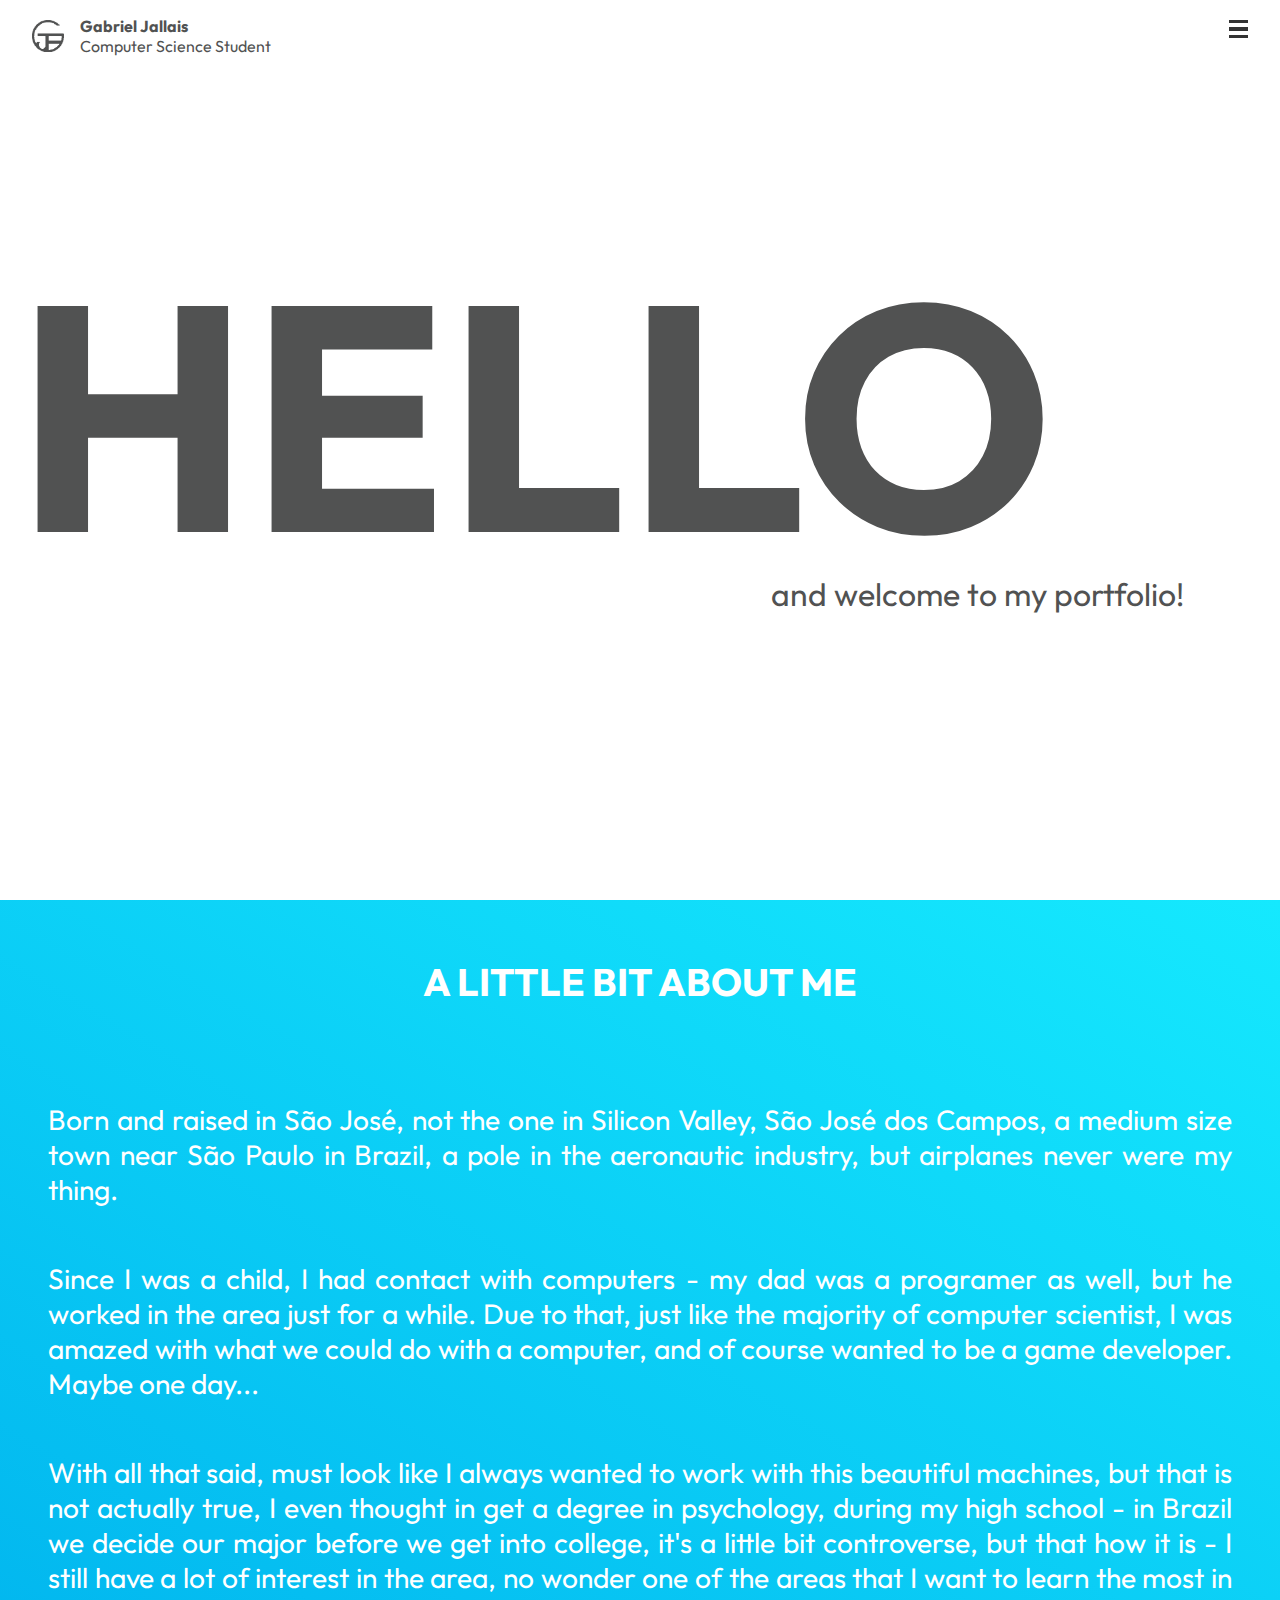
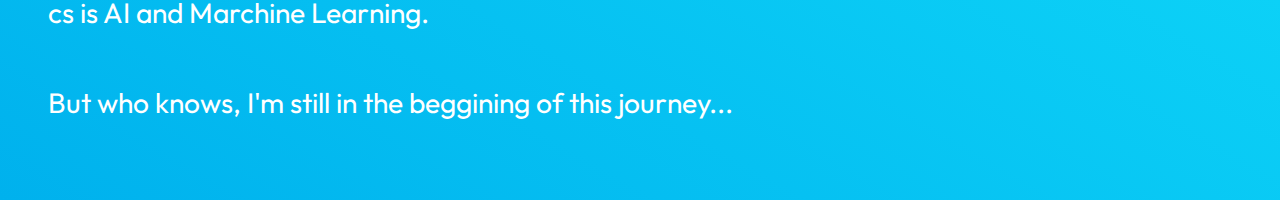
==== index.html @ 20cd32c3 "subindo" ====
<!DOCTYPE html>
<html lang="pt-br">
<head>
    <meta charset="UTF-8">
    <meta http-equiv="X-UA-Compatible" content="IE=edge">
    <meta name="viewport" content="width=device-width, initial-scale=1.0">
    <link rel="stylesheet" href="css/style.css">
    <link rel="stylesheet" href="css/presentation.css">
    <link rel="stylesheet" href="css/header.css">
    <link rel="stylesheet" href="css/aboutme.css">
    <title>Gabriel Jallais</title>
</head>
<body>
    <!-- <header>
        <nav>
            <ul class="nav-bar">
                <li>Home</li>
                <li>About Me</li>
                <li>Portfolio</li>
                <li>Services</li>
                <li>Contact</li>
            </ul>
            <div class="button" onclick="myFunction(this)">
                <div class="bar1"></div>
                <div class="bar2"></div>
                <div class="bar3"></div>
            </div>
        </nav>
    </header> -->
    <section class="presentation">
        <div class="logo-and-name">
            <img class="logo" src="img/logo.png" alt="logo">
            <div class="name-and-job">
                <h1 class="name">Gabriel Jallais</h1>
                <h2 class="job">Computer Science Student</h2>
            </div>
        </div>
        <div class="button" onclick="myFunction(this)">
            <div class="bar1"></div>
            <div class="bar2"></div>
            <div class="bar3"></div>
        </div>
        <div class="text">
            <span class="hello">Hello</span>
            <span class="welcome">and welcome to my portfolio!</span>
        </div>
        <!-- <img  class="avatar" src="img/my_avatar.png" alt="Gabriel Jallais Avatar"> -->
        <!-- <div class="intro">
            <span>Intro</span>
            <ul>
                <li>Universidade Federal de Minas Gerais</li>
                <li>BSc Computer Science</li>
                <li>Starting Third My Year (3/5)</li>
            </ul>
        </div> -->
    </section>
    <section class="about">
        <h2>A little bit about me</h2>
        <div class="background-history">
            <span>
                <li>
                    Born and raised in São José, not the one in Silicon Valley, São José
                    dos Campos, a medium size town near São Paulo in Brazil, a pole in the
                    aeronautic industry, but airplanes never were my thing.
                </li>
                <li>
                    Since I was a child, I had contact with computers - my dad was a programer as well, but he worked in the area just for a while. Due to
                    that, just like the majority of computer scientist, I was amazed with what we could do with a computer, and of course wanted to be a game
                    developer. Maybe one day...
                </li>
                <li>
                    With all that said, must look like I always wanted to work with this
                    beautiful machines, but that is not actually true, I even thought in
                    get a degree in psychology, during my high school - in Brazil we decide our major before we get into college, it's a little bit controverse, but that how it is - I still have a lot of interest in
                    the area, no wonder one of the areas that I want to learn the most in
                    cs is AI and Marchine Learning.
                </li>
                <li>But who knows, I'm still in the beggining of this journey...</li>
            </span>
            <!-- <div class="img"><img src="img/my_avatar.png" alt="Gabriel Jallais Avatar"></div> -->
        </div>
    </section>
    <script src="js/portfolio.js"></script>
</body>
<!-- <footer>

</footer> -->
</html>
---- css/style.css ----
@font-face {
    font-family: 'Outfit';
    src: url('../fonts/Outfit-VariableFont_wght.ttf');
}

:root {
    --blue: #15E9FE;
    --white: #ffffff;
    --gray: #515252;
    --light-gray: #D9D9D9;
}

* {
    box-sizing: border-box;
}

body {
    display: block;
    margin: 0;
    padding: 0;
    font-family: 'Outfit', sans-serif;
    color: var(--gray);
}
---- css/presentation.css ----
.presentation {
    margin: 0 2em 0 2em;
    display: flex;
    flex-direction: row;
    height: 100vh;
    align-items: center;
}

.hello {
    font-weight: bold;
    font-size: 25vw;
    text-transform: uppercase;
    margin-left: -0.05em;
    line-height: 1em;
}

.welcome {
    font-size: 2.5vw;
    float: right;
    margin-right: 2em;
    margin-bottom: 1em;
}

.avatar {
    position: absolute;
    height: auto;
    width: 60%;
    padding-top: 3em;
    margin-left: -3em;
}

.intro {
    align-self: flex-end;
    margin-top: 3em;
    margin-right: 5em;
    display: flex;
    flex-direction: column;
    height: fit-content;
    width: max-content;
}

.intro span {
    font-weight: bold;
    font-size: 2vw;
}

.intro ul {
    padding: 0;
    display: flex;
    list-style: none;
    flex-direction: column;
    justify-content: space-evenly;
    align-items: stretch;
}

.intro li {
    font-size: 1.4vw;
    padding: 0.5em 1em 0.5em 1em;
    margin: 0.4em;
    background-color: var(--light-gray);
}

@media (max-width: 768px) {
    .intro {
        position: relative;
    }
}
---- css/header.css ----
header {
    display: flex;
    flex-direction: row;
    block-size: fit-content;
    align-items: center;
}

.logo {
    max-width: auto;
    height: 2em;
    padding-right: 1em;
}

.logo-and-name {
    display: flex;
    flex-direction: row;
    align-items: center;
    position: absolute;
    left: 2em;
    top: 1em;
}

/* .name-and-job {
    flex-grow: 2;
} */

.name {
    font-size: 1em;
    font-weight: bold;
    margin: 0;
}

.job {
    font-size: 1em;
    font-weight: 400;
    margin: 0;
}

.button {
    /* display: none; */
    cursor: pointer;
    position: absolute;
    right: 2em;
    top: 1em;
}
  
.bar1, .bar2, .bar3 {
    width: 1.2em;
    height: 0.2125em;
    background-color: #333;
    margin: 0.25em 0;
    transition: 0.4s;
}
  
.change .bar1 {
    transform: translate(0, 0.4625em) rotate(-45deg);
}

.change .bar2 {opacity: 0;}
  
.change .bar3 {
    transform: translate(0, -0.4625em) rotate(45deg);
}

@media (max-width: 1100px) {
    .button {display: inline-block;}
    .nav-bar {display: none;}
}

@media (max-width: 430px) {
    .logo {display: none;}
}
---- css/aboutme.css ----
.about {
    height: 100vh;
    background-color: linear-gradient(rgb(0, 177, 237), var(--blue));
    background: linear-gradient(30deg, rgb(0, 177, 237), var(--blue));
    display: flex;
    flex-direction: column;
    color: #fff;
    padding: 0 3em 0 3em;
}

.about h2 {
    font-size: 3vw;
    text-transform: uppercase;
    font-weight: bold;
    margin-top: 1.5em;
    align-self: center;
    justify-self: center;
}

.background-history {
    margin-bottom: 1em;
    display: flex;
    align-items: center;
    justify-content: center;
    flex-grow: 2;
}

.background-history span {
    height: 90%;
    flex-grow: 1;
    font-size: 2.2vw;
    display: flex;
    flex-direction: column;
    justify-content: space-around;
    text-align: justify;
}

.background-history li {
    list-style: none;
    /* padding-top: 0.8rem; */
}

@media (max-width: 1000px) {
    .background-history span {
        font-size: 2.5vw;
    }
    
    .about h2 {
        font-size: 3.3vw;
    }
    .about {
        padding: 2em 3em 2em 3em;
    }
    
}

@media (max-width: 768px) {
    .background-history span {
        font-size: 2.8vw;
    }
    .about h2 {
        font-size: 3.6vw;
    }
}

@media (max-width: 640px) {
    .background-history span {
        font-size: 3.3vw;
    }
    .about h2 {
        font-size: 4.1vw;
    }
}

@media (max-width: 500px) {
    .background-history span {
        font-size: 3.6vw;
    }

    .about h2 {
        font-size: 4.4vw;
    }
}

@media (max-width: 370px) {
    .background-history span {
        font-size: 4vw;
    }

    .about h2 {
        font-size: 4.8vw;
    }
}
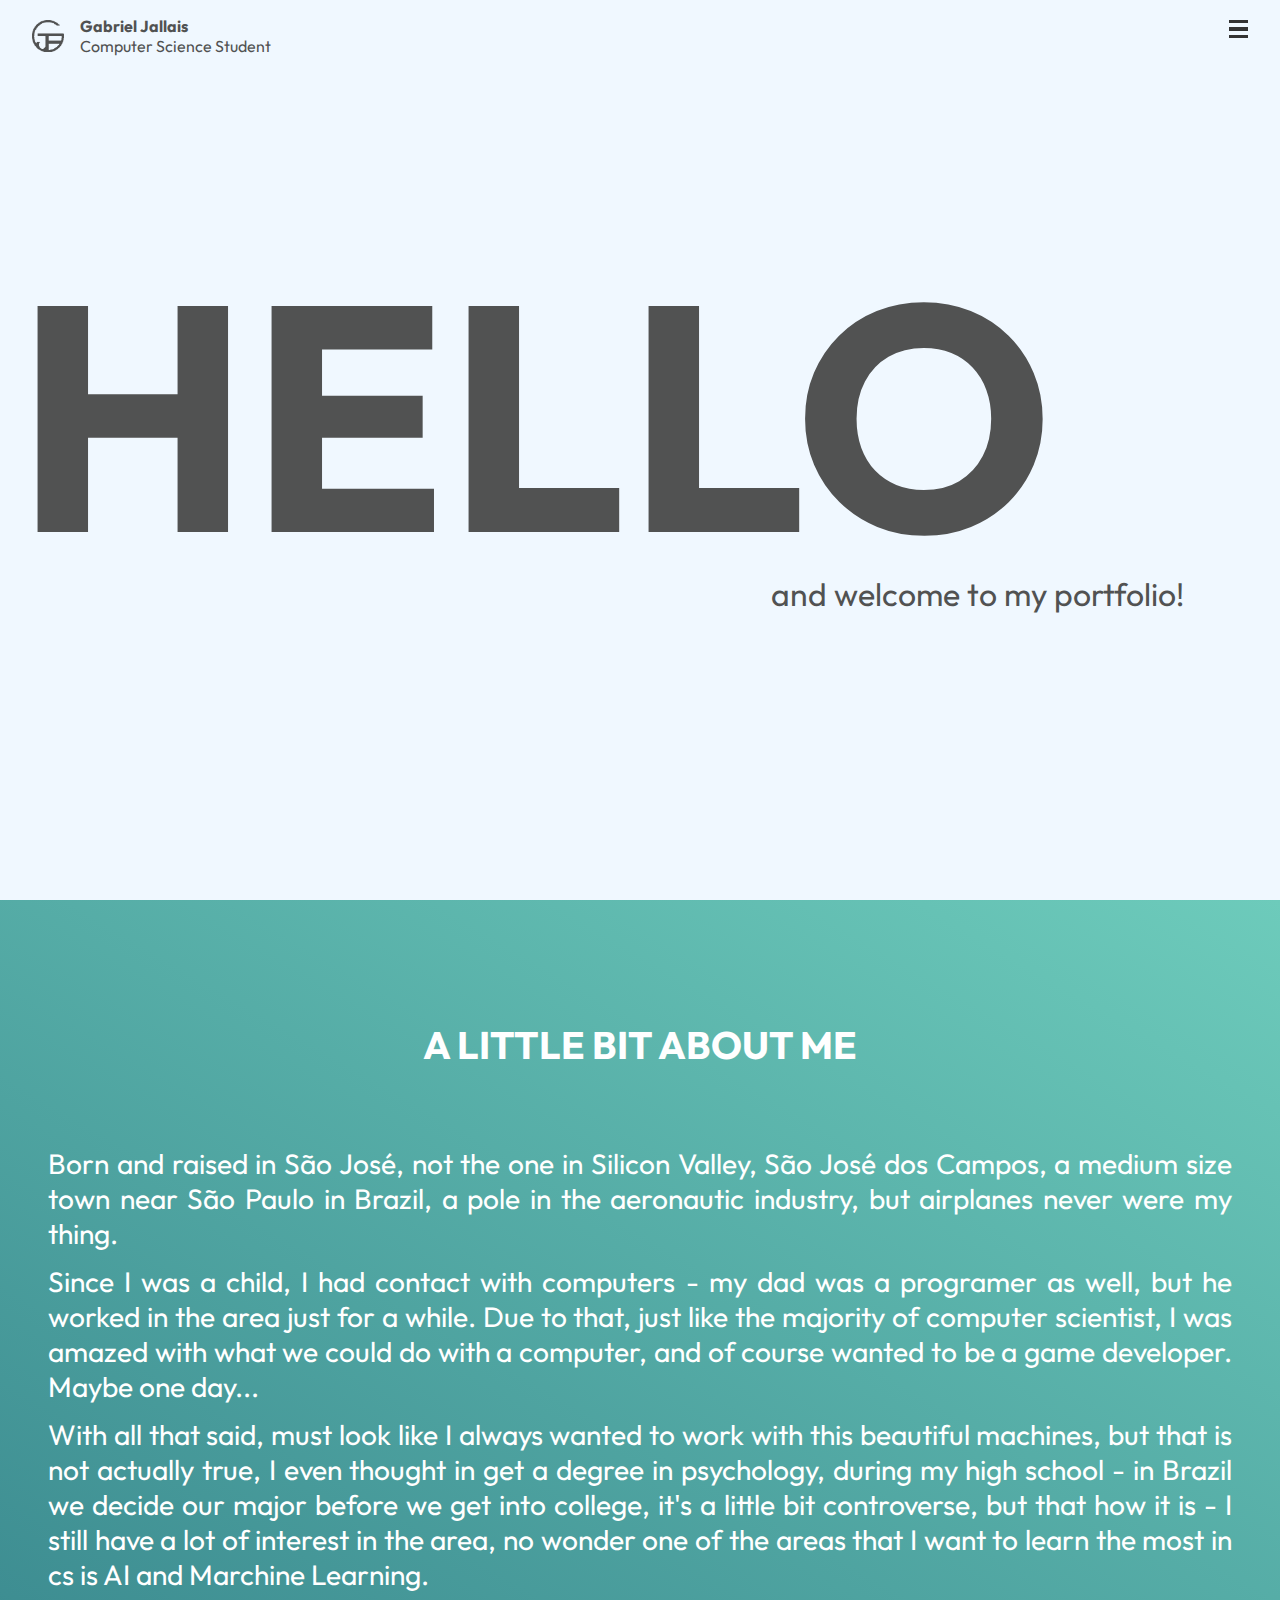
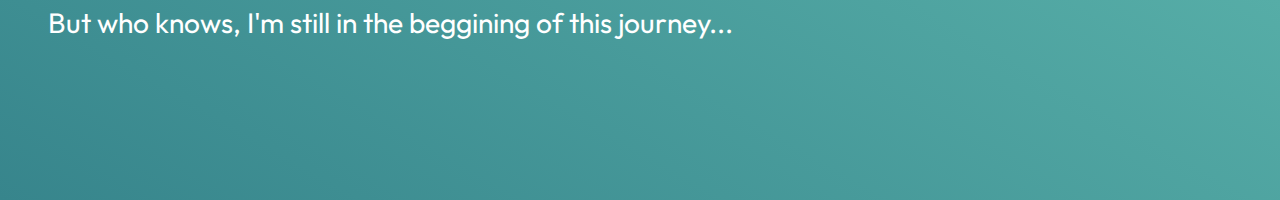
==== commit 131b58cb: "Add files via upload" ====
--- a/index.html
+++ b/index.html
@@ -85,4 +85,4 @@
 <!-- <footer>
 
 </footer> -->
-</html>+</html>
--- a/css/style.css
+++ b/css/style.css
@@ -20,4 +20,5 @@
     padding: 0;
     font-family: 'Outfit', sans-serif;
     color: var(--gray);
+    background-color: aliceblue;
 }--- a/css/aboutme.css
+++ b/css/aboutme.css
@@ -1,18 +1,17 @@
 .about {
-    height: 100vh;
-    background-color: linear-gradient(rgb(0, 177, 237), var(--blue));
-    background: linear-gradient(30deg, rgb(0, 177, 237), var(--blue));
+    min-height: 100vh;
+    background: linear-gradient(30deg, #37858C, #6DCBBB);
     display: flex;
     flex-direction: column;
     color: #fff;
-    padding: 0 3em 0 3em;
+    padding: 2em 3em 2em 3em;
 }
 
 .about h2 {
     font-size: 3vw;
     text-transform: uppercase;
     font-weight: bold;
-    margin-top: 1.5em;
+    padding-top: 1.5em;
     align-self: center;
     justify-self: center;
 }
@@ -20,24 +19,23 @@
 .background-history {
     margin-bottom: 1em;
     display: flex;
-    align-items: center;
-    justify-content: center;
+    padding: 2em 0 2em 0;
     flex-grow: 2;
+    height: 90%;
 }
 
 .background-history span {
-    height: 90%;
-    flex-grow: 1;
+    height: 80%;
     font-size: 2.2vw;
     display: flex;
     flex-direction: column;
-    justify-content: space-around;
+    justify-content: space-between;
     text-align: justify;
 }
 
 .background-history li {
     list-style: none;
-    /* padding-top: 0.8rem; */
+    padding-top: 0.8rem;
 }
 
 @media (max-width: 1000px) {
@@ -49,7 +47,7 @@
         font-size: 3.3vw;
     }
     .about {
-        padding: 2em 3em 2em 3em;
+        padding: 0 3em 2em 3em;
     }
     
 }
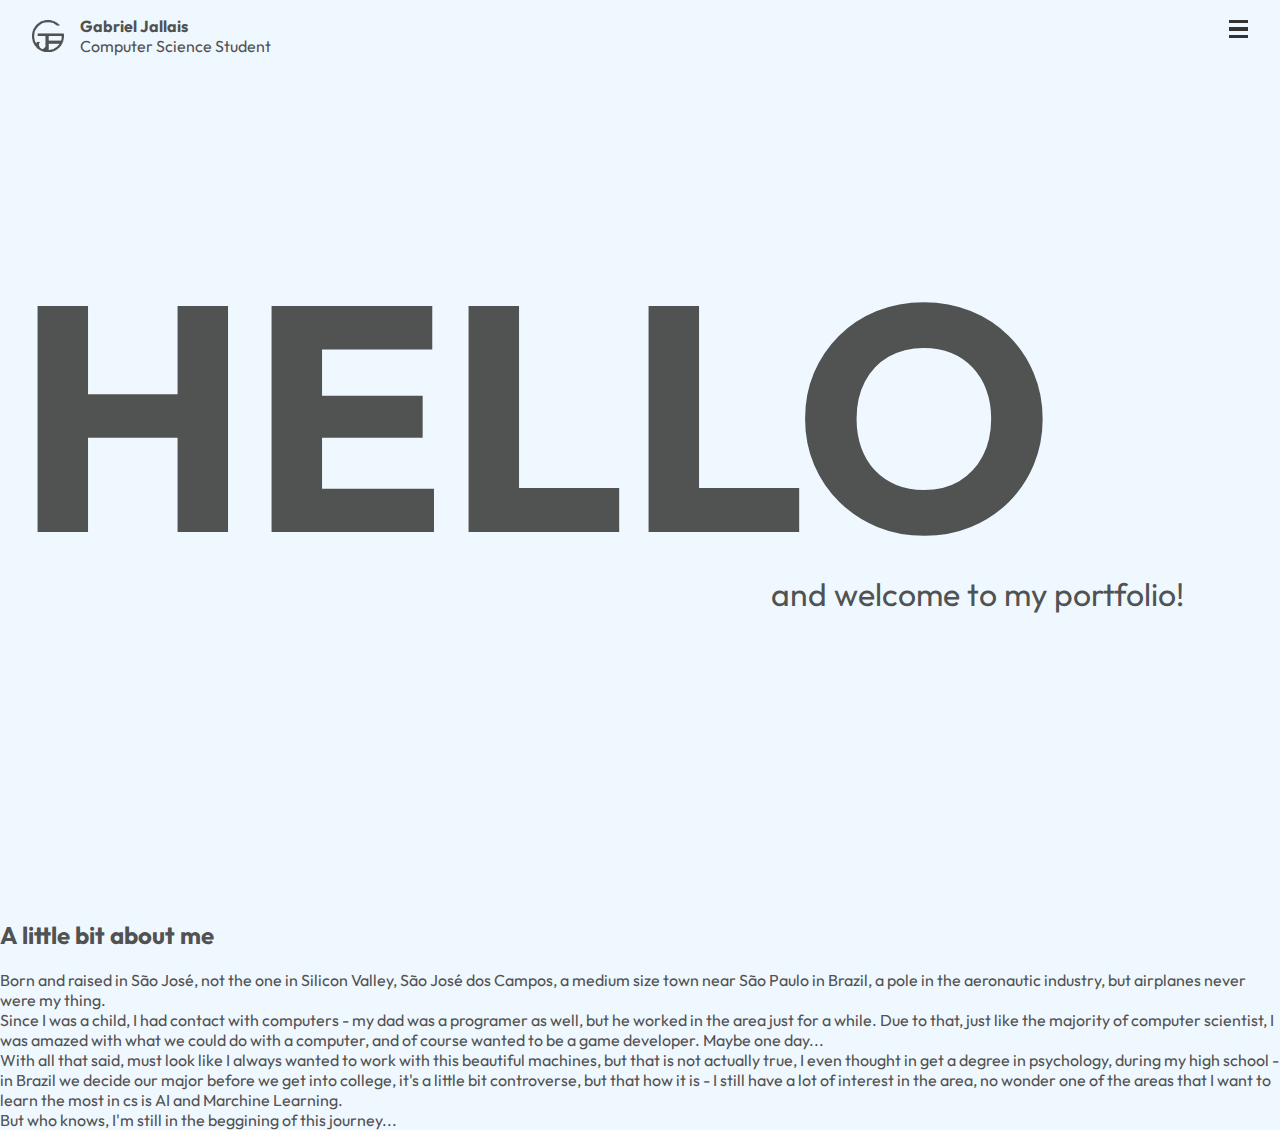
==== commit 8cfde10f: "Update index.html" ====
--- a/index.html
+++ b/index.html
@@ -7,7 +7,7 @@
     <link rel="stylesheet" href="css/style.css">
     <link rel="stylesheet" href="css/presentation.css">
     <link rel="stylesheet" href="css/header.css">
-    <link rel="stylesheet" href="css/aboutme.css">
+<!--     <link rel="stylesheet" href="css/aboutme.css"> -->
     <title>Gabriel Jallais</title>
 </head>
 <body>
@@ -20,11 +20,6 @@
                 <li>Services</li>
                 <li>Contact</li>
             </ul>
-            <div class="button" onclick="myFunction(this)">
-                <div class="bar1"></div>
-                <div class="bar2"></div>
-                <div class="bar3"></div>
-            </div>
         </nav>
     </header> -->
     <section class="presentation">
@@ -44,15 +39,6 @@
             <span class="hello">Hello</span>
             <span class="welcome">and welcome to my portfolio!</span>
         </div>
-        <!-- <img  class="avatar" src="img/my_avatar.png" alt="Gabriel Jallais Avatar"> -->
-        <!-- <div class="intro">
-            <span>Intro</span>
-            <ul>
-                <li>Universidade Federal de Minas Gerais</li>
-                <li>BSc Computer Science</li>
-                <li>Starting Third My Year (3/5)</li>
-            </ul>
-        </div> -->
     </section>
     <section class="about">
         <h2>A little bit about me</h2>
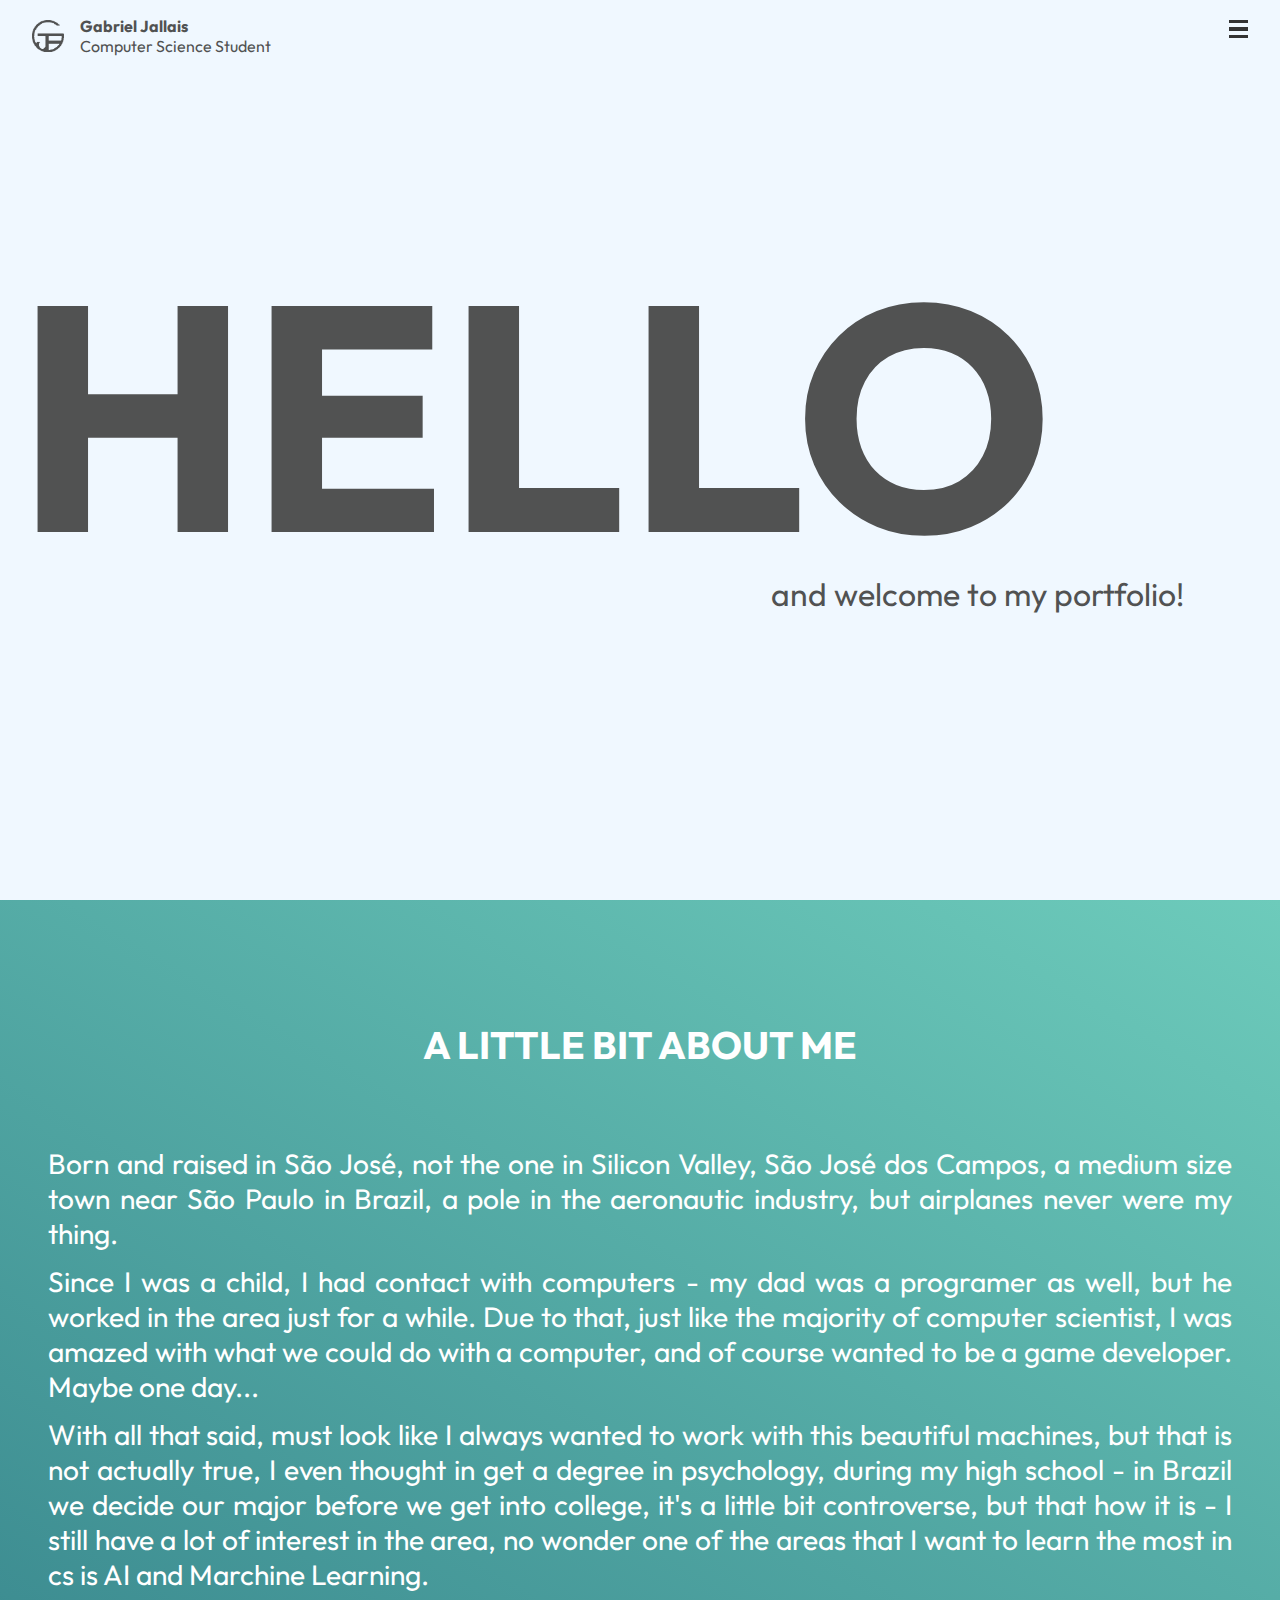
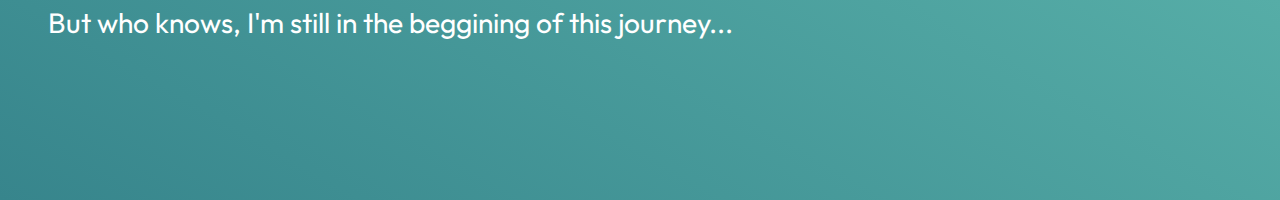
==== commit fcd50e8a: "Update index.html" ====
--- a/index.html
+++ b/index.html
@@ -7,7 +7,7 @@
     <link rel="stylesheet" href="css/style.css">
     <link rel="stylesheet" href="css/presentation.css">
     <link rel="stylesheet" href="css/header.css">
-<!--     <link rel="stylesheet" href="css/aboutme.css"> -->
+    <link rel="stylesheet" href="css/aboutme.css">
     <title>Gabriel Jallais</title>
 </head>
 <body>
